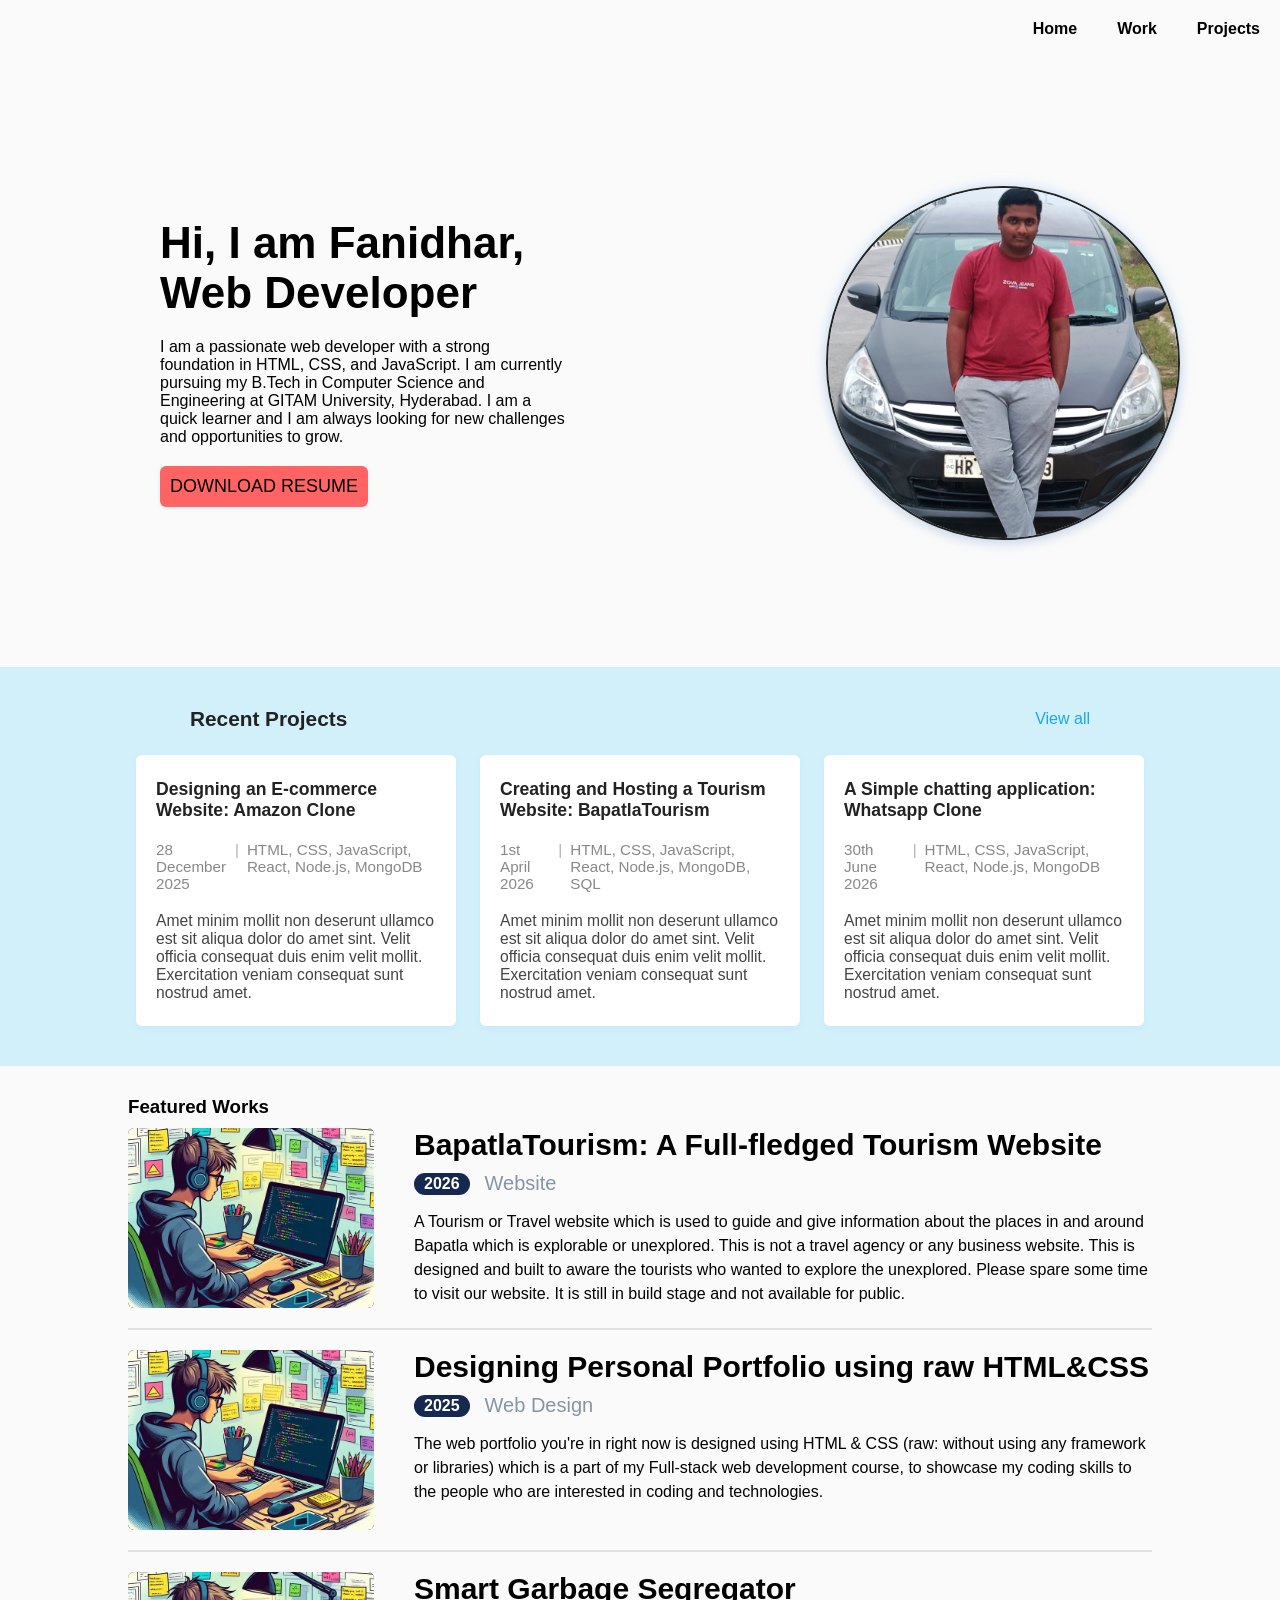
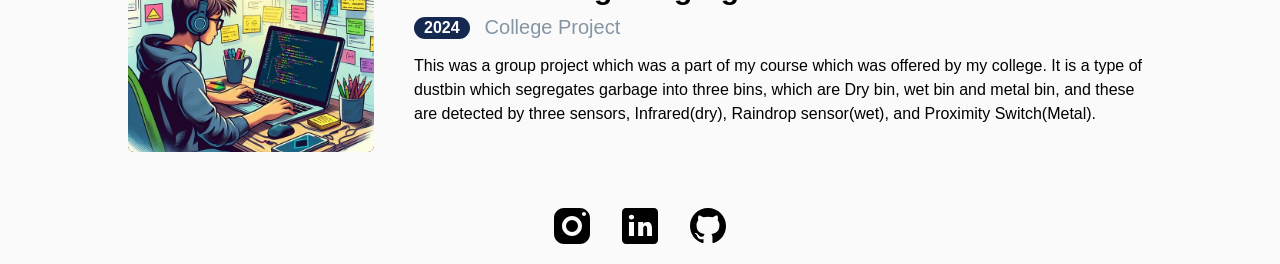
==== index.html @ cedfcdcc "Fixed navigation bar positions in all web pages" ====
<!DOCTYPE html>
<html lang="en">
<head>
    <!-- Meta tags for character encoding and responsive viewport -->
    <meta charset="UTF-8">
    <meta name="viewport" content="width=device-width, initial-scale=1.0">
    <!-- External stylesheet link -->
    <link rel="stylesheet" href="style.css">
    <title>Personal Portfolio</title>
</head>
<body>
     <!-- Mobile Navigation Toggle -->
        <input type="checkbox" id="nav-toggle" class="nav-toggle" title="Toggle navigation menu">
        <label for="nav-toggle" class="nav-toggle-label">
            <span></span>
        </label>
        <!-- Main Navigation Menu -->
        <nav>
            <div class="nav-link"><a href="index.html">Home</a></div>
            <div class="nav-link"><a href="work/index.html">Work</a></div>
            <div class="nav-link"><a href="projects/index.html">Projects</a></div>
        </nav>
    <!-- Header Section: Contains navigation and introduction -->
    <div class="head">
       
        <!-- Introduction Section: Hero area with personal info and image -->
        <div class="introduction">
            <div class="intro">
                <p id="intro-bold">Hi, I am Fanidhar, Web Developer</p>
                <p id="intro-normal">I am a passionate web developer with a strong foundation in HTML, CSS, and JavaScript. I am currently pursuing my B.Tech in Computer Science and Engineering at GITAM University, Hyderabad. I am a quick learner and I am always looking for new challenges and opportunities to grow.</p>
                <a href="assets/Resume.pdf" download><button type="button">DOWNLOAD RESUME</button></a>
            </div>
            <!-- Profile Image Section -->
            <div class="image">
                <div id="image1"><img src="assets/profile.jpg" alt="profile pic"></div>
            </div>
        </div>
    </div>

    <!-- Main Content Section: Recent Projects -->
    <div class="main">
        <div class="header-container">
            <div class="h4"><h4>Recent Projects</h4></div>
            <div class="a"><a href="projects/index.html">View all</a></div>
        </div>
        <!-- Project Cards Container -->
        <div class="posts-row">
            <!-- Project Card 1 -->
            <div class="post-card">
                <h5>Designing an E-commerce Website: Amazon Clone</h5>
                <div class="meta">
                    <span>28 December 2025</span>
                    <span class="divider">|</span>
                    <span>HTML, CSS, JavaScript, React, Node.js, MongoDB</span>
                </div>
                <p>
                    Amet minim mollit non deserunt ullamco est sit aliqua dolor do amet sint. 
                    Velit officia consequat duis enim velit mollit. Exercitation veniam consequat sunt nostrud amet.
                </p>
            </div>
            <!-- Project Card 2 -->
            <div class="post-card">
                <h5>Creating and Hosting a Tourism Website: BapatlaTourism</h5>
                <div class="meta">
                    <div>1st April 2026</div>
                    <div class="divider">|</div>
                    <div>HTML, CSS, JavaScript, React, Node.js, MongoDB, SQL</div>
                </div>
                <p>
                    Amet minim mollit non deserunt ullamco est sit aliqua dolor do amet sint. 
                    Velit officia consequat duis enim velit mollit. Exercitation veniam consequat sunt nostrud amet.
                </p>
            </div>
            <!-- Project Card 3 -->
            <div class="post-card">
                <h5>A Simple chatting application: Whatsapp Clone</h5>
                <div class="meta">
                    <span>30th June 2026</span>
                    <span class="divider">|</span>
                    <span>HTML, CSS, JavaScript, React, Node.js, MongoDB</span>
                </div>
                <p>
                    Amet minim mollit non deserunt ullamco est sit aliqua dolor do amet sint. 
                    Velit officia consequat duis enim velit mollit. Exercitation veniam consequat sunt nostrud amet.
                </p>
            </div>
        </div>
    </div>

    <!-- Footer Section: Featured Works -->
    <div class="foot">
        <h3>Featured Works</h3>
        <!-- Featured Work 1 -->
        <div class="works1">
            <div class="Image">
                <img src="assets/main_dev.jpg" alt="main_dev">
            </div>
            <div class="matter">
                <h2 class="heading">BapatlaTourism: A Full-fledged Tourism Website</h2>
                <div class="spans">
                    <div class="year">2026</div>
                    <div class="title">Website</div>
                </div>
                <p class="extra-matter">A Tourism or Travel website which is used to guide and give information about the places in and around Bapatla which is explorable or unexplored. This is not a travel agency or any business website. This is designed and built to aware the tourists who wanted to explore the unexplored. Please spare some time to visit our website. It is still in build stage and not available for public.</p>
            </div>
        </div>
        <hr>
        <!-- Featured Work 2 -->
        <div class="works2">
            <div class="Image">
                <img src="assets/main_dev.jpg" alt="main_dev">
            </div>
            <div class="matter">
                <h2 class="heading">Designing Personal Portfolio using raw HTML&CSS</h2>
                <div class="spans">
                    <div class="year">2025</div>
                    <div class="title">Web Design   </div>
                </div>
                <p class="extra-matter">The web portfolio you're in right now is designed using HTML & CSS (raw: without using any framework or libraries) which is a part of my Full-stack web development course, to showcase my coding skills to the people who are interested in coding and technologies.</p>
            </div>
        </div>
        <hr>
        <!-- Featured Work 3 -->
        <div class="works3">
            <div class="Image">
                <img src="assets/main_dev.jpg" alt="main_dev">
            </div>
            <div class="matter">
                <h2 class="heading">Smart Garbage Segregator</h2>
                <div class="spans">
                    <div class="year">2024</div>
                    <div class="title">College Project</div>
                </div>
                <p class="extra-matter">This was a group project which was a part of my course which was offered by my college. It is a type of dustbin which segregates garbage into three bins, which are Dry bin, wet bin and metal bin, and these are detected by three sensors, Infrared(dry), Raindrop sensor(wet), and Proximity Switch(Metal).</p>
            </div>
        </div>
    </div>

    <!-- Social Media Links Section -->
    <div class="social">
        <div class="links">
            <a href="https://www.instagram.com/developerfanidhar/">
                <img src="assets/icons/icons8-instagram.svg" alt="Instagram icon">
            </a>
        </div>
        <div class="links">
            <a href="https://www.linkedin.com/in/fanidhargavini2006">
                <img src="assets/icons/icons8-linkedin.svg" alt="LinkedIn icon">
            </a>
        </div>
        <div class="links">
            <a href="https://github.com/DeveloperFanidhar">
                <img src="assets/icons/icons8-github-logo.svg" alt="GitHub icon">
            </a>
        </div>
    </div>
</body>
</html>
---- style.css ----
/* 
* Portfolio Website Styles
* Author: Fanidhar
* Description: Main stylesheet for personal portfolio website
*/

/* Hide the navigation toggle checkbox on all screen sizes */
.nav-toggle {
    display: none !important;
}

/* Hide the navigation toggle label (hamburger icon) by default */
.nav-toggle-label {
    display: none;
}

/* CSS Variables - Global theme settings */
:root{
    --lenImgMob: 200px;
    --lenImg: 440px;
    --primary-color: #FF6464;
    --text-color: #222;
    --bg-color: rgb(250, 250, 250);
    --border-radius: 6px;
    --box-shadow: 0 4px 12px 0 rgba(0,0,0,0.08);
    --transition: all 0.3s ease-in-out;
    --font-family: "Heebo", sans-serif;
    --secondary-font: "Fira Sans", sans-serif;
    --secondary-color: #8695A4;
    --border-color: #E0E0E0;
    --hover-color: #1ca7ec;
}

/* Reset and Base Styles */
*{
    margin: 0;
    padding: 0;
    font-family: var(--font-family);
    font-optical-sizing: auto;
    font-style: normal;
}

/* Header Section Styles */
.head{
    background-color: var(--bg-color);
}

/* Navigation Styles */
nav {
    background-color: var(--bg-color);
    position: sticky;
    top: 0;
    z-index: 999;
    display: flex;
    justify-content: flex-end;
    align-items: center;
}

/* Navigation Links */
.nav-link {
    padding: 20px;
}

.nav-link a {
    font-family: var(--secondary-font);
    font-weight: 700;
    font-style: normal;
    text-decoration: none;
    color: inherit;
}

/* Introduction/Hero Section */
.introduction{
    display: flex;
    align-items:center;
    justify-content: space-evenly;
}

.introduction .intro{
    padding: 150px;
}

.introduction .intro #intro-bold{
    font-weight: bold;
    font-size: 44px;
}

.introduction .intro #intro-bold, .introduction .intro #intro-normal{
    padding:10px
}

/* Resume Download Button */
.introduction .intro button{
    background-color: var(--primary-color);
    border: transparent;
    border-radius: var(--border-radius);
    margin: 10px;
    padding: 10px;
    font-size: 18px;
    font-weight: 500;
    cursor: pointer;
    transition: box-shadow 0.2s;
    text-transform: uppercase;
    box-shadow: 0 1px 4px rgba(33,150,243,0.08);
}

.introduction .intro button a {
    background: transparent !important;
    text-decoration: none !important;
    color: #fff !important;
    font-family: inherit;
    font-size: 15px;
    font-weight: inherit;
    text-transform: inherit;
    display: block;
    width: 100%;
    height: 100%;
}

/* Profile Image Styles */
.image #image1 {
    position: relative;
    padding: 150px;
    display: flex;
    justify-content: center;
    align-items: center;
}

.image #image1::after {
    content: "";
    position: absolute;
    left: 50%;
    top: 50%;
    transform: translate(-50%, -50%);
    width: var(--lenImg);
    height: var(--lenImg);
    border-radius: 50%;
    background: rgba(0, 123, 255, 0.25);
    z-index: 0;
    filter: blur(8px);
}

.image #image1 img {
    position: relative;
    z-index: 1;
    width: var(--lenImg);
    height: var(--lenImg);
    object-fit: cover;
    border-radius: 50%;
    border: 2px solid var(--text-color);
    box-shadow: var(--box-shadow);
    display: block;
    background: #fff;
}

/* Main Content Section - Recent Projects */
.main {
    display: flex;
    flex-direction: column;
    align-items: center;
    justify-content: flex-start;
    width: 100%;
    min-height: 300px;
    background-color: #d2f0fa !important;
    padding: 40px 0;
}

/* Project Section Header */
.main > .header-container {
    display: flex;
    justify-content: space-between;
    align-items: center;
    width: 90%;
    max-width: 900px;
    margin-bottom: 24px;
}

.main > .header-container h4 {
    font-size: 1.3rem;
    font-weight: 600;
    color: var(--text-color);
    margin: 0;
}

.main > .header-container a {
    color: var(--hover-color);
    text-decoration: none;
    font-weight: 500;
    font-size: 1rem;
}

/* Project Cards Container */
.posts-row {
    display: flex;
    gap: 24px;
    width: 90%;
    max-width: 900px;
    justify-content: center;
}

/* Individual Project Card */
.post-card {
    background: #fff;
    border-radius: var(--border-radius);
    box-shadow: 0 2px 8px rgba(33, 150, 243, 0.08);
    padding: 24px 20px;
    width: 100%;
    max-width: 400px;
    min-width: 280px;
    display: flex;
    flex-direction: column;
    gap: 12px;
}

.post-card h5 {
    font-size: 1.1rem;
    font-weight: 700;
    margin: 0 0 8px 0;
    color: var(--text-color);
}

.post-card .meta {
    display: flex;
    flex-direction: row;
    justify-content: space-around;
    font-size: 0.95rem;
    color: #888;
    margin-bottom: 8px;
}

.post-card .divider {
    margin: 0 8px;
    color: #b0b0b0;
}

.post-card p {
    color: #444;
    font-size: 0.98rem;
    margin: 0;
}

/* Footer Section - Featured Works */
.foot{
    background-color: var(--bg-color);
    margin: 0;
    padding: 20px 10%;
}

.foot h3{
    padding:10px 0px;
}

/* Featured Work Items */
.foot .works1, .foot .works2, .foot .works3{
    display: flex;
    align-items: flex-start;
    justify-content: center;
    gap: 20px;
    margin-bottom: 20px;
}

/* Featured Work Images */
.Image {
    width: 246px !important;
    min-width: 246px !important;
    max-width: 246px !important;
    height: 180px !important;
    min-height: 180px !important;
    max-height: 180px !important;
    border-radius: var(--border-radius) !important;
    overflow: hidden !important;
    background: #6d5c5c;
    display: block !important;
    flex: 0 0 246px !important;
    margin: 0 20px 0 0;
}

.Image img {
    width: 100% !important;
    height: 100% !important;
    object-fit: cover !important;
    border-radius: var(--border-radius) !important;
    display: block;
}

/* Featured Work Content */
.matter{
    display: flex;
    flex-direction: column;
    justify-content: space-between;
    flex-grow: 1;
}

.matter .heading{
    font-size: 30px;
    font-weight: 700;
    margin-bottom: 10px;
}

.matter .spans{
    display: flex;
    flex-direction: row;
    align-items: center;
    margin-bottom: 15px;
}

.matter .spans .year{
    margin:0px 5px 0px 0px;
    padding:2px 10px;
    background-color: #142850;
    color:white;
    border-radius: 15px;
    font-weight: 900;
    font-size: 16px;
}

.matter .spans .title{
    padding: 0px 10px;
    color: var(--secondary-color);
    font-size: 20px;
}

.matter .extra-matter{
    font-size: 1rem;
    line-height: 1.5;
}

.foot hr{
    border: 1px solid var(--border-color);
    margin: 20px 0px;
}

/* Social Media Links */
.social{
    background-color: var(--bg-color);
    display:flex;
    justify-content: center;
}

.social .links{
    margin: 10px;
}

/* Responsive Design Styles */

/* Large Screen Styles (1280px - 1090px) */
@media only screen and (max-width:1280px) and (min-width:1090px){
    /* Adjust image size for large screens */
    .image #image1 {
        position: relative;
        padding: 100px;
        display: flex;
        justify-content: center;
        align-items: center;
    }

    .image #image1::after {
        content: "";
        position: absolute;
        left: 50%;
        top: 50%;
        transform: translate(-50%, -50%);
        width: 350px;
        height: 350px;
        border-radius: 50%;
        background: rgba(0, 123, 255, 0.25);
        z-index: 0;
        filter: blur(8px);
    }

    .image #image1 img {
        position: relative;
        z-index: 1;
        width: 350px;
        height: 350px;
        object-fit: cover;
        border-radius: 50%;
        border: 2px solid var(--text-color);
        box-shadow: var(--box-shadow);
        display: block;
        background: #fff;
    }
}

/* Medium Screen Styles (1090px - 600px) */
@media only screen and (max-width: 1090px) and (min-width: 600px) {
    /* Adjust navigation and layout for medium screens */
    .head nav {
        padding-right: 20px;
    }

    .introduction {
        flex-direction: column-reverse;
        align-items: center;
        justify-content: center;
    }

    .introduction .intro {
        padding: 50px 20px;
        text-align: center;
    }

    /* Adjust image size for medium screens */
    .image #image1 {
        position: relative;
        padding: 50px 0;
        display: flex;
        justify-content: center;
        align-items: center;
    }

    .image #image1::after {
        content: "";
        position: absolute;
        left: 50%;
        top: 50%;
        transform: translate(-50%, -50%);
        width: 300px;
        height: 300px;
        border-radius: 50%;
        background: rgba(0, 123, 255, 0.25);
        z-index: 0;
        filter: blur(8px);
    }

    .image #image1 img {
        position: relative;
        z-index: 1;
        width: 300px;
        height: 300px;
        object-fit: cover;
        border-radius: 50%;
        border: 2px solid var(--text-color);
        box-shadow: var(--box-shadow);
        display: block;
        background: #fff;
    }

    /* Adjust project cards layout */
    .main .posts-row{
        flex-direction: column;
        justify-content: center;
        align-items: center;
    }

    .foot h3{
        text-align: center;
    }

    /* Hide the mobile toggle label on medium screens */
    .nav-toggle-label {
        display: none;
    }
}

/* Mobile Styles (600px and below) */
@media only screen and (max-width: 600px) {
    
    /* Small Mobile Navigation */
    .nav-toggle-label {
        display: block;
        position: absolute;
        top: 1rem;
        right: 1rem;
        width: 30px;
        height: 21px;
        cursor: pointer;
        z-index: 1000;
    }

    .nav-toggle-label span,
    .nav-toggle-label span::before,
    .nav-toggle-label span::after {
        display: block;
        background: var(--text-color);
        height: 3px;
        width: 100%;
        position: absolute;
        transition: var(--transition);
    }

    .nav-toggle-label span {
        top: 9px;
    }

    .nav-toggle-label span::before,
    .nav-toggle-label span::after {
        content: '';
    }

    .nav-toggle-label span::before {
        top: -9px;
    }

    .nav-toggle-label span::after {
        bottom: -9px;
    }

    /* Small Mobile Navigation Menu */
    .head nav {
        position: fixed;
        top: 0;
        right: -100%;
        width: 100%;
        height: 33vh;
        background-color: #E5E5E5;
        flex-direction: column;
        justify-content: center;
        transition: var(--transition);
        z-index: 999;
    }

    /* Small Mobile Navigation Toggle States */
    .nav-toggle:checked ~ nav {
        right: 0;
    }

    .nav-toggle:checked ~ .nav-toggle-label span {
        background: transparent;
    }

    .nav-toggle:checked ~ .nav-toggle-label span::before {
        transform: rotate(45deg);
        top: 0;
    }

    .nav-toggle:checked ~ .nav-toggle-label span::after {
        transform: rotate(-45deg);
        top: 0;
    }

    /* Small Mobile Navigation Links */
    .nav-link {
        padding: 20px;
        text-align: center;
        width: 100%;
    }

    /* Mobile Introduction Section */
    .introduction{
        display:flex;
        flex-direction:column-reverse;
        align-items: center;
        justify-content: center;
    }

    .introduction .intro{
        padding: 50px 0 100px 0;
        text-align: center;
    }

    /* Mobile Button Styles */
    .introduction .intro button {
        background-color: var(--primary-color);
        border: transparent;
        border-radius: var(--border-radius);
        margin: 10px auto;
        padding: 10px;
        font-size: 18px;
        font-weight: 500;
        cursor: pointer;
        transition: box-shadow 0.2s;
        text-transform: uppercase;
        box-shadow: 0 1px 4px rgba(33,150,243,0.08);
    }

    .introduction .intro button a {
        background: transparent !important;
        text-decoration: none !important;
        color: #fff !important;
        font-family: inherit;
        font-size: 15px;
        font-weight: inherit;
        text-transform: inherit;
        display: block;
        width: 100%;
        height: 100%;
    }

    /* Mobile Image Styles */
    .image #image1 {
        position: relative;
        padding: 50px 0 50px 0px;
        display: flex;
        justify-content: center;
        align-items: center;
    }
    
    .image #image1::after {
        content: "";
        position: absolute;
        left: 50%;
        top: 50%;
        transform: translate(-50%, -50%);
        width: var(--lenImgMob);
        height: var(--lenImgMob);
        border-radius: 50%;
        background: rgba(0, 123, 255, 0.25);
        z-index: 0;
        filter: blur(8px);
    }
    
    .image #image1 img {
        position: relative;
        z-index: 1;
        width: var(--lenImgMob);
        height: var(--lenImgMob);
        object-fit: cover;
        border-radius: 50%;
        border: 2px solid var(--text-color);
        box-shadow: var(--box-shadow);
        display: block;
        background: #fff;
    }

    /* Mobile Project Cards */
    .main .posts-row{
        flex-direction: column;
        width: 100%;
        gap: 0;
        max-width: none;
    }
    
    .post-card {
        width: 96%;
        max-width: none;
        min-width: 0;
        padding: 16px;
        gap: 8px;
        margin: 8px auto;
        box-sizing: border-box;
    }
    
    .post-card h5 {
        font-size: 1rem;
    }
    
    .post-card .meta {
        font-size: 0.85rem;
    }
    
    .post-card p {
        font-size: 0.9rem;
    }

    /* Mobile Featured Works */
    .foot .works1, .foot .works2, .foot .works3{
        flex-direction: column;
        align-items: center;
        justify-content: center;
    }

    .Image {
        width: 90% !important;
        height: auto !important;
        max-width: 246px;
        margin: 0 0 20px 0 !important;
    }

    .Image img {
        width: 100% !important;
        height: auto !important;
        object-fit: cover !important;
        border-radius: var(--border-radius) !important;
    }

    .matter{
        width: 90%;
        max-width: 246px;
        text-align: center;
    }

    .matter .spans{
         justify-content: center;
    }

    .foot h3{
        text-align: center;
    }
}

/* Small Mobile Styles (480px and below) */
@media only screen and (max-width: 480px){

    /* Small Mobile Navigation */
    .nav-toggle-label {
        display: block;
        position: absolute;
        top: 1rem;
        right: 1rem;
        width: 30px;
        height: 21px;
        cursor: pointer;
        z-index: 1000;
    }

    .nav-toggle-label span,
    .nav-toggle-label span::before,
    .nav-toggle-label span::after {
        display: block;
        background: var(--text-color);
        height: 3px;
        width: 100%;
        position: absolute;
        transition: var(--transition);
    }

    .nav-toggle-label span {
        top: 9px;
    }

    .nav-toggle-label span::before,
    .nav-toggle-label span::after {
        content: '';
    }

    .nav-toggle-label span::before {
        top: -9px;
    }

    .nav-toggle-label span::after {
        bottom: -9px;
    }

    /* Small Mobile Navigation Menu */
    .head nav {
        position: fixed;
        top: 0;
        right: -100%;
        width: 100%;
        height: 33vh;
        background-color: #E5E5E5;
        flex-direction: column;
        justify-content: center;
        transition: var(--transition);
        z-index: 999;
    }

    /* Small Mobile Navigation Toggle States */
    .nav-toggle:checked ~ nav {
        right: 0;
    }

    .nav-toggle:checked ~ .nav-toggle-label span {
        background: transparent;
    }

    .nav-toggle:checked ~ .nav-toggle-label span::before {
        transform: rotate(45deg);
        top: 0;
    }

    .nav-toggle:checked ~ .nav-toggle-label span::after {
        transform: rotate(-45deg);
        top: 0;
    }

    /* Small Mobile Navigation Links */
    .nav-link {
        padding: 20px;
        text-align: center;
        width: 100%;
    }

    /* Small Mobile Introduction Section */
    .introduction{
        display:flex;
        flex-direction:column-reverse;
        align-items: center;
        justify-content: center;
    }
    
    .introduction .intro{
        padding: 50px 0 100px 0;
        text-align: center;
    }

    /* Small Mobile Button Styles */
    .introduction .intro button {
        background-color: var(--primary-color);
        border: transparent;
        border-radius: var(--border-radius);
        margin: 10px auto;
        padding: 10px;
        font-size: 18px;
        font-weight: 500;
        cursor: pointer;
        transition: box-shadow 0.2s;
        text-transform: uppercase;
        box-shadow: 0 1px 4px rgba(33,150,243,0.08);
    }

    .introduction .intro button a {
        background: transparent !important;
        text-decoration: none !important;
        color: #fff !important;
        font-family: inherit;
        font-size: 15px;
        font-weight: inherit;
        text-transform: inherit;
        width: 100%;
        height: 100%;
    }

    /* Small Mobile Image Styles */
    .image #image1 {
        position: relative;
        padding: 50px 0 50px 0px;
        display: flex;
        justify-content: center;
        align-items: center;
    }
    
    .image #image1::after {
        content: "";
        position: absolute;
        left: 50%;
        top: 50%;
        transform: translate(-50%, -50%);
        width: var(--lenImgMob);
        height: var(--lenImgMob);
        border-radius: 50%;
        background: rgba(0, 123, 255, 0.25);
        z-index: 0;
        filter: blur(8px);
    }
    
    .image #image1 img {
        position: relative;
        z-index: 1;
        width: var(--lenImgMob);
        height: var(--lenImgMob);
        object-fit: cover;
        border-radius: 50%;
        border: 2px solid var(--text-color);
        box-shadow: var(--box-shadow);
        display: block;
        background: #fff;
    }

    /* Small Mobile Project Cards */
    .main .posts-row{
        flex-direction: column;
        width: 100%;
        gap: 0;
        max-width: none;
    }
    
    .post-card {
        width: 96%;
        max-width: none;
        min-width: 0;
        padding: 16px;
        gap: 8px;
        margin: 8px auto;
        box-sizing: border-box;
    }
    
    .post-card h5 {
        font-size: 1rem;
    }
    
    .post-card .meta {
        font-size: 0.85rem;
    }
    
    .post-card p {
        font-size: 0.9rem;
    }

    /* Small Mobile Featured Works */
    .foot .works1, .foot .works2, .foot .works3{
        flex-direction: column;
        align-items: center;
        justify-content: center;
    }

    .Image {
        width: 90% !important;
        height: auto !important;
        max-width: 246px;
        margin: 0 0 20px 0 !important;
    }

    .Image img {
        width: 100% !important;
        height: auto !important;
        object-fit: cover !important;
        border-radius: var(--border-radius) !important;
    }

    .matter{
        width: 90%;
        max-width: 246px;
        text-align: center;
    }

    .matter .spans{
         justify-content: center;
    }

    .foot h3{
        text-align: center;
    }
}
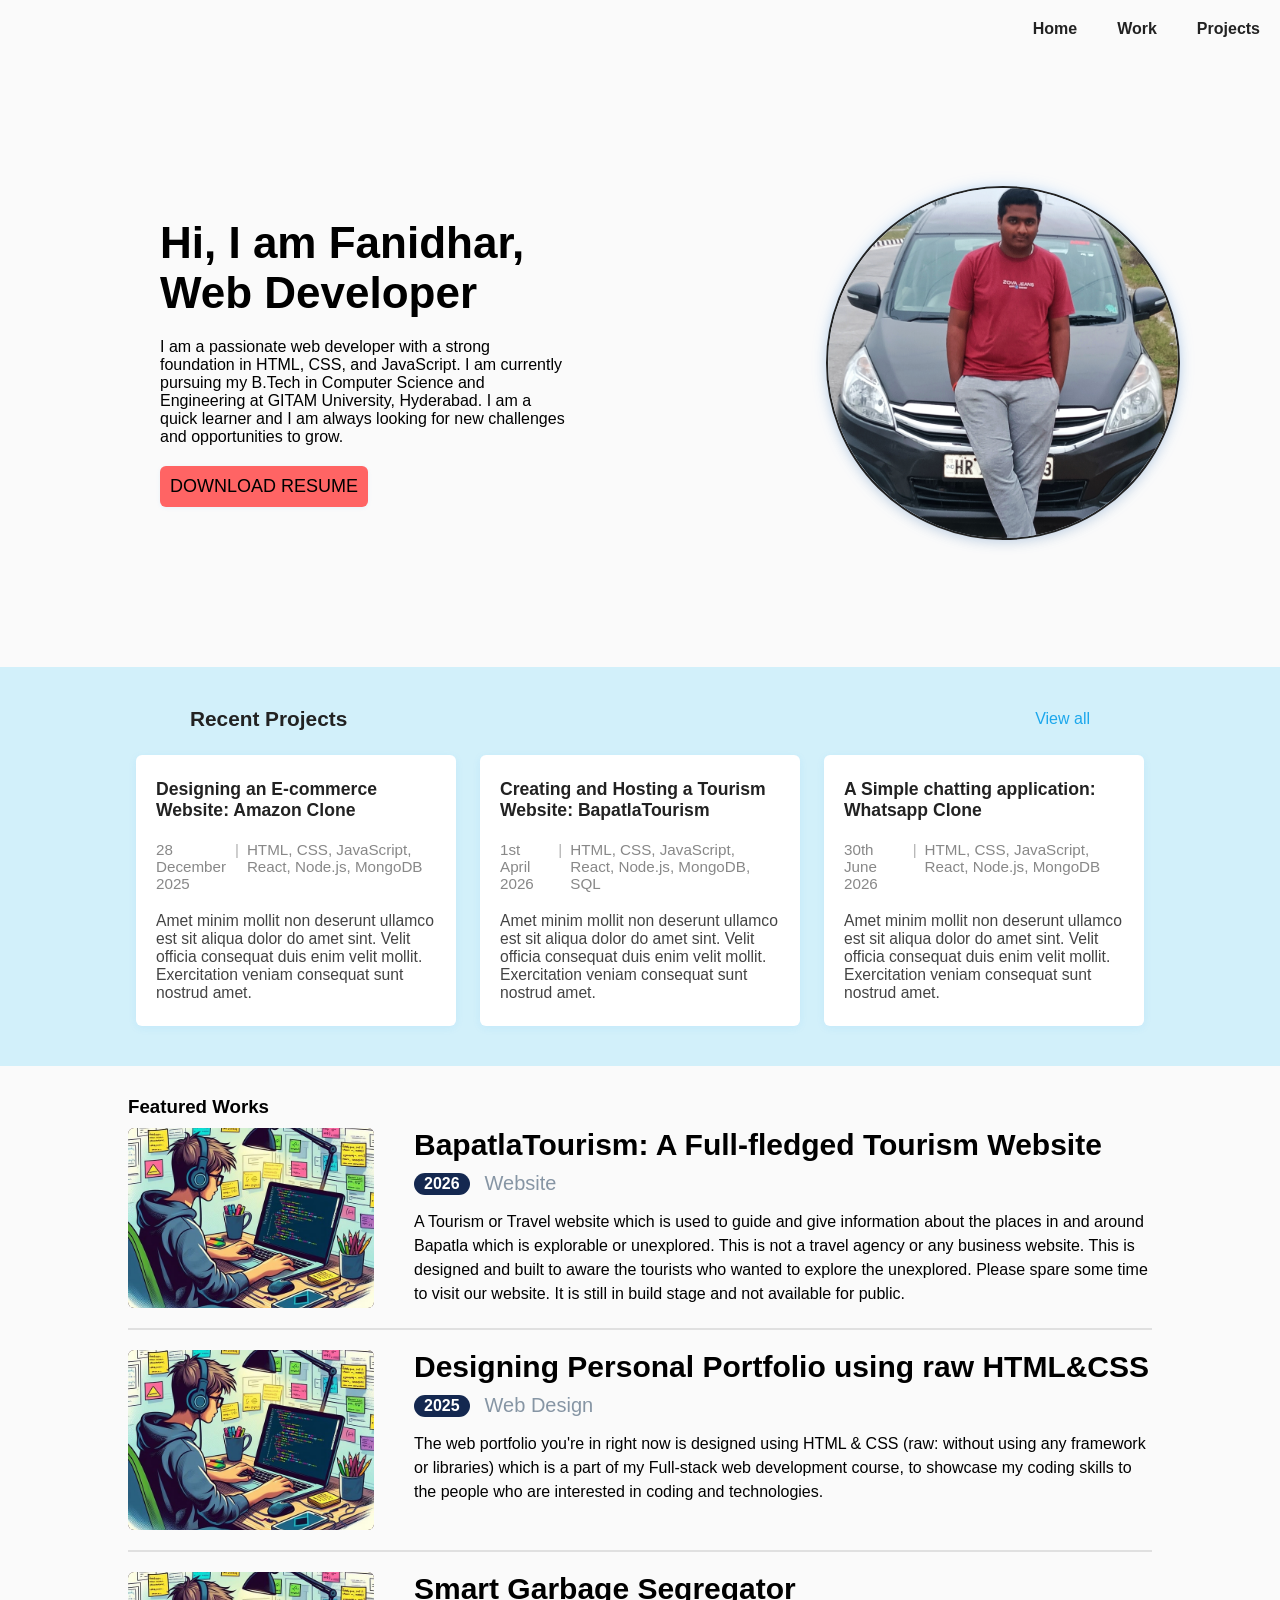
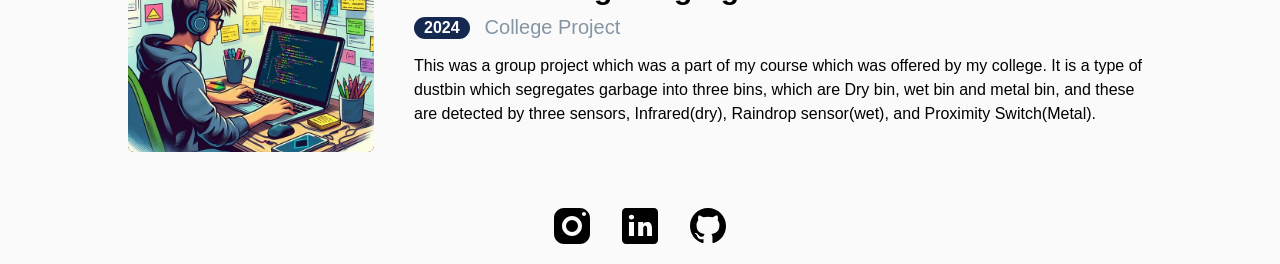
==== commit f05c4718: "Redesigned Navigation bar" ====
--- a/index.html
+++ b/index.html
@@ -1,158 +1,242 @@
 <!DOCTYPE html>
 <html lang="en">
-<head>
-    <!-- Meta tags for character encoding and responsive viewport -->
-    <meta charset="UTF-8">
-    <meta name="viewport" content="width=device-width, initial-scale=1.0">
-    <!-- External stylesheet link -->
-    <link rel="stylesheet" href="style.css">
-    <title>Personal Portfolio</title>
-</head>
-<body>
-     <!-- Mobile Navigation Toggle -->
-        <input type="checkbox" id="nav-toggle" class="nav-toggle" title="Toggle navigation menu">
-        <label for="nav-toggle" class="nav-toggle-label">
-            <span></span>
-        </label>
+    <head>
+        <!-- Meta tags for character encoding and responsive viewport -->
+        <meta charset="UTF-8" />
+        <meta name="viewport" content="width=device-width, initial-scale=1.0" />
+        <!-- External stylesheet link -->
+        <link rel="stylesheet" href="style.css" />
+        <title>Personal Portfolio</title>
+    </head>
+    <body>
+        <!-- Navigation Sidebar -->
+        <div class="navigation-sidebar">
+            <nav>
+                <div class="nav-link" id="close-button" onclick="hideSideBar()">
+                    <a href="#">
+                        <!-- Close icon -->
+                        <svg xmlns="http://www.w3.org/2000/svg" height="24px" viewBox="0 -960 960 960" width="24px" fill="#e3e3e3">
+                            <path d="m256-200-56-56 224-224-224-224 56-56 224 224 224-224 56 56-224 224 224 224-56 56-224-224-224 224Z" />
+                        </svg>
+                    </a>
+                </div>
+                <div class="nav-link"><a href="index.html">Home</a></div>
+                <div class="nav-link"><a href="work/index.html">Work</a></div>
+                <div class="nav-link">
+                    <a href="projects/index.html">Projects</a>
+                </div>
+            </nav>
+        </div>
         <!-- Main Navigation Menu -->
-        <nav>
-            <div class="nav-link"><a href="index.html">Home</a></div>
-            <div class="nav-link"><a href="work/index.html">Work</a></div>
-            <div class="nav-link"><a href="projects/index.html">Projects</a></div>
-        </nav>
-    <!-- Header Section: Contains navigation and introduction -->
-    <div class="head">
-       
-        <!-- Introduction Section: Hero area with personal info and image -->
-        <div class="introduction">
-            <div class="intro">
-                <p id="intro-bold">Hi, I am Fanidhar, Web Developer</p>
-                <p id="intro-normal">I am a passionate web developer with a strong foundation in HTML, CSS, and JavaScript. I am currently pursuing my B.Tech in Computer Science and Engineering at GITAM University, Hyderabad. I am a quick learner and I am always looking for new challenges and opportunities to grow.</p>
-                <a href="assets/Resume.pdf" download><button type="button">DOWNLOAD RESUME</button></a>
-            </div>
-            <!-- Profile Image Section -->
-            <div class="image">
-                <div id="image1"><img src="assets/profile.jpg" alt="profile pic"></div>
-            </div>
-        </div>
-    </div>
+        <div class="navigation">
+            <nav>
+                <div class="nav-link" id="hideLinks"><a href="index.html">Home</a></div>
+                <div class="nav-link" id="hideLinks"><a href="work/index.html">Work</a></div>
+                <div class="nav-link" id="hideLinks">
+                    <a href="projects/index.html">Projects</a>
+                </div>
+                <div class="nav-link" id="menubar" onclick="showSideBar()">
+                    <a href="#">
+                        <svg xmlns="http://www.w3.org/2000/svg" height="24px" viewBox="0 -960 960 960" width="24px" fill="#e3e3e3"><path d="M120-240v-80h720v80H120Zm0-200v-80h720v80H120Zm0-200v-80h720v80H120Z"/>
+                        </svg>
+                    </a>
+                </div>
+            </nav>
+        </div>
+        <!-- Header Section: Contains navigation and introduction -->
+        <div class="head">
+            <!-- Introduction Section: Hero area with personal info and image -->
+            <div class="introduction">
+                <div class="intro">
+                    <p id="intro-bold">Hi, I am Fanidhar, Web Developer</p>
+                    <p id="intro-normal">
+                        I am a passionate web developer with a strong foundation
+                        in HTML, CSS, and JavaScript. I am currently pursuing my
+                        B.Tech in Computer Science and Engineering at GITAM
+                        University, Hyderabad. I am a quick learner and I am
+                        always looking for new challenges and opportunities to
+                        grow.
+                    </p>
+                    <a href="assets/Resume.pdf" download
+                        ><button type="button">DOWNLOAD RESUME</button></a
+                    >
+                </div>
+                <!-- Profile Image Section -->
+                <div class="image">
+                    <div id="image1">
+                        <img src="assets/profile.jpg" alt="profile pic" />
+                    </div>
+                </div>
+            </div>
+        </div>
 
-    <!-- Main Content Section: Recent Projects -->
-    <div class="main">
-        <div class="header-container">
-            <div class="h4"><h4>Recent Projects</h4></div>
-            <div class="a"><a href="projects/index.html">View all</a></div>
-        </div>
-        <!-- Project Cards Container -->
-        <div class="posts-row">
-            <!-- Project Card 1 -->
-            <div class="post-card">
-                <h5>Designing an E-commerce Website: Amazon Clone</h5>
-                <div class="meta">
-                    <span>28 December 2025</span>
-                    <span class="divider">|</span>
-                    <span>HTML, CSS, JavaScript, React, Node.js, MongoDB</span>
-                </div>
-                <p>
-                    Amet minim mollit non deserunt ullamco est sit aliqua dolor do amet sint. 
-                    Velit officia consequat duis enim velit mollit. Exercitation veniam consequat sunt nostrud amet.
-                </p>
-            </div>
-            <!-- Project Card 2 -->
-            <div class="post-card">
-                <h5>Creating and Hosting a Tourism Website: BapatlaTourism</h5>
-                <div class="meta">
-                    <div>1st April 2026</div>
-                    <div class="divider">|</div>
-                    <div>HTML, CSS, JavaScript, React, Node.js, MongoDB, SQL</div>
-                </div>
-                <p>
-                    Amet minim mollit non deserunt ullamco est sit aliqua dolor do amet sint. 
-                    Velit officia consequat duis enim velit mollit. Exercitation veniam consequat sunt nostrud amet.
-                </p>
-            </div>
-            <!-- Project Card 3 -->
-            <div class="post-card">
-                <h5>A Simple chatting application: Whatsapp Clone</h5>
-                <div class="meta">
-                    <span>30th June 2026</span>
-                    <span class="divider">|</span>
-                    <span>HTML, CSS, JavaScript, React, Node.js, MongoDB</span>
-                </div>
-                <p>
-                    Amet minim mollit non deserunt ullamco est sit aliqua dolor do amet sint. 
-                    Velit officia consequat duis enim velit mollit. Exercitation veniam consequat sunt nostrud amet.
-                </p>
-            </div>
-        </div>
-    </div>
+        <!-- Main Content Section: Recent Projects -->
+        <div class="main">
+            <div class="header-container">
+                <div class="h4"><h4>Recent Projects</h4></div>
+                <div class="a"><a href="projects/index.html">View all</a></div>
+            </div>
+            <!-- Project Cards Container -->
+            <div class="posts-row">
+                <!-- Project Card 1 -->
+                <div class="post-card">
+                    <h5>Designing an E-commerce Website: Amazon Clone</h5>
+                    <div class="meta">
+                        <span>28 December 2025</span>
+                        <span class="divider">|</span>
+                        <span
+                            >HTML, CSS, JavaScript, React, Node.js,
+                            MongoDB</span
+                        >
+                    </div>
+                    <p>
+                        Amet minim mollit non deserunt ullamco est sit aliqua
+                        dolor do amet sint. Velit officia consequat duis enim
+                        velit mollit. Exercitation veniam consequat sunt nostrud
+                        amet.
+                    </p>
+                </div>
+                <!-- Project Card 2 -->
+                <div class="post-card">
+                    <h5>
+                        Creating and Hosting a Tourism Website: BapatlaTourism
+                    </h5>
+                    <div class="meta">
+                        <div>1st April 2026</div>
+                        <div class="divider">|</div>
+                        <div>
+                            HTML, CSS, JavaScript, React, Node.js, MongoDB, SQL
+                        </div>
+                    </div>
+                    <p>
+                        Amet minim mollit non deserunt ullamco est sit aliqua
+                        dolor do amet sint. Velit officia consequat duis enim
+                        velit mollit. Exercitation veniam consequat sunt nostrud
+                        amet.
+                    </p>
+                </div>
+                <!-- Project Card 3 -->
+                <div class="post-card">
+                    <h5>A Simple chatting application: Whatsapp Clone</h5>
+                    <div class="meta">
+                        <span>30th June 2026</span>
+                        <span class="divider">|</span>
+                        <span
+                            >HTML, CSS, JavaScript, React, Node.js,
+                            MongoDB</span
+                        >
+                    </div>
+                    <p>
+                        Amet minim mollit non deserunt ullamco est sit aliqua
+                        dolor do amet sint. Velit officia consequat duis enim
+                        velit mollit. Exercitation veniam consequat sunt nostrud
+                        amet.
+                    </p>
+                </div>
+            </div>
+        </div>
 
-    <!-- Footer Section: Featured Works -->
-    <div class="foot">
-        <h3>Featured Works</h3>
-        <!-- Featured Work 1 -->
-        <div class="works1">
-            <div class="Image">
-                <img src="assets/main_dev.jpg" alt="main_dev">
-            </div>
-            <div class="matter">
-                <h2 class="heading">BapatlaTourism: A Full-fledged Tourism Website</h2>
-                <div class="spans">
-                    <div class="year">2026</div>
-                    <div class="title">Website</div>
-                </div>
-                <p class="extra-matter">A Tourism or Travel website which is used to guide and give information about the places in and around Bapatla which is explorable or unexplored. This is not a travel agency or any business website. This is designed and built to aware the tourists who wanted to explore the unexplored. Please spare some time to visit our website. It is still in build stage and not available for public.</p>
-            </div>
-        </div>
-        <hr>
-        <!-- Featured Work 2 -->
-        <div class="works2">
-            <div class="Image">
-                <img src="assets/main_dev.jpg" alt="main_dev">
-            </div>
-            <div class="matter">
-                <h2 class="heading">Designing Personal Portfolio using raw HTML&CSS</h2>
-                <div class="spans">
-                    <div class="year">2025</div>
-                    <div class="title">Web Design   </div>
-                </div>
-                <p class="extra-matter">The web portfolio you're in right now is designed using HTML & CSS (raw: without using any framework or libraries) which is a part of my Full-stack web development course, to showcase my coding skills to the people who are interested in coding and technologies.</p>
-            </div>
-        </div>
-        <hr>
-        <!-- Featured Work 3 -->
-        <div class="works3">
-            <div class="Image">
-                <img src="assets/main_dev.jpg" alt="main_dev">
-            </div>
-            <div class="matter">
-                <h2 class="heading">Smart Garbage Segregator</h2>
-                <div class="spans">
-                    <div class="year">2024</div>
-                    <div class="title">College Project</div>
-                </div>
-                <p class="extra-matter">This was a group project which was a part of my course which was offered by my college. It is a type of dustbin which segregates garbage into three bins, which are Dry bin, wet bin and metal bin, and these are detected by three sensors, Infrared(dry), Raindrop sensor(wet), and Proximity Switch(Metal).</p>
-            </div>
-        </div>
-    </div>
+        <!-- Footer Section: Featured Works -->
+        <div class="foot">
+            <h3>Featured Works</h3>
+            <!-- Featured Work 1 -->
+            <div class="works1">
+                <div class="Image">
+                    <img src="assets/main_dev.jpg" alt="main_dev" />
+                </div>
+                <div class="matter">
+                    <h2 class="heading">
+                        BapatlaTourism: A Full-fledged Tourism Website
+                    </h2>
+                    <div class="spans">
+                        <div class="year">2026</div>
+                        <div class="title">Website</div>
+                    </div>
+                    <p class="extra-matter">
+                        A Tourism or Travel website which is used to guide and
+                        give information about the places in and around Bapatla
+                        which is explorable or unexplored. This is not a travel
+                        agency or any business website. This is designed and
+                        built to aware the tourists who wanted to explore the
+                        unexplored. Please spare some time to visit our website.
+                        It is still in build stage and not available for public.
+                    </p>
+                </div>
+            </div>
+            <hr />
+            <!-- Featured Work 2 -->
+            <div class="works2">
+                <div class="Image">
+                    <img src="assets/main_dev.jpg" alt="main_dev" />
+                </div>
+                <div class="matter">
+                    <h2 class="heading">
+                        Designing Personal Portfolio using raw HTML&CSS
+                    </h2>
+                    <div class="spans">
+                        <div class="year">2025</div>
+                        <div class="title">Web Design</div>
+                    </div>
+                    <p class="extra-matter">
+                        The web portfolio you're in right now is designed using
+                        HTML & CSS (raw: without using any framework or
+                        libraries) which is a part of my Full-stack web
+                        development course, to showcase my coding skills to the
+                        people who are interested in coding and technologies.
+                    </p>
+                </div>
+            </div>
+            <hr />
+            <!-- Featured Work 3 -->
+            <div class="works3">
+                <div class="Image">
+                    <img src="assets/main_dev.jpg" alt="main_dev" />
+                </div>
+                <div class="matter">
+                    <h2 class="heading">Smart Garbage Segregator</h2>
+                    <div class="spans">
+                        <div class="year">2024</div>
+                        <div class="title">College Project</div>
+                    </div>
+                    <p class="extra-matter">
+                        This was a group project which was a part of my course
+                        which was offered by my college. It is a type of dustbin
+                        which segregates garbage into three bins, which are Dry
+                        bin, wet bin and metal bin, and these are detected by
+                        three sensors, Infrared(dry), Raindrop sensor(wet), and
+                        Proximity Switch(Metal).
+                    </p>
+                </div>
+            </div>
+        </div>
 
-    <!-- Social Media Links Section -->
-    <div class="social">
-        <div class="links">
-            <a href="https://www.instagram.com/developerfanidhar/">
-                <img src="assets/icons/icons8-instagram.svg" alt="Instagram icon">
-            </a>
-        </div>
-        <div class="links">
-            <a href="https://www.linkedin.com/in/fanidhargavini2006">
-                <img src="assets/icons/icons8-linkedin.svg" alt="LinkedIn icon">
-            </a>
-        </div>
-        <div class="links">
-            <a href="https://github.com/DeveloperFanidhar">
-                <img src="assets/icons/icons8-github-logo.svg" alt="GitHub icon">
-            </a>
-        </div>
-    </div>
-</body>
-</html>+        <!-- Social Media Links Section -->
+        <div class="social">
+            <div class="links">
+                <a href="https://www.instagram.com/developerfanidhar/">
+                    <img
+                        src="assets/icons/icons8-instagram.svg"
+                        alt="Instagram icon"
+                    />
+                </a>
+            </div>
+            <div class="links">
+                <a href="https://www.linkedin.com/in/fanidhargavini2006">
+                    <img
+                        src="assets/icons/icons8-linkedin.svg"
+                        alt="LinkedIn icon"
+                    />
+                </a>
+            </div>
+            <div class="links">
+                <a href="https://github.com/DeveloperFanidhar">
+                    <img
+                        src="assets/icons/icons8-github-logo.svg"
+                        alt="GitHub icon"
+                    />
+                </a>
+            </div>
+        </div>
+        <script src="script.js"></script>
+    </body>
+</html>
--- a/style.css
+++ b/style.css
@@ -4,35 +4,27 @@
 * Description: Main stylesheet for personal portfolio website
 */
 
-/* Hide the navigation toggle checkbox on all screen sizes */
-.nav-toggle {
-    display: none !important;
-}
-
-/* Hide the navigation toggle label (hamburger icon) by default */
-.nav-toggle-label {
-    display: none;
-}
+
 
 /* CSS Variables - Global theme settings */
-:root{
+:root {
     --lenImgMob: 200px;
     --lenImg: 440px;
-    --primary-color: #FF6464;
+    --primary-color: #ff6464;
     --text-color: #222;
     --bg-color: rgb(250, 250, 250);
     --border-radius: 6px;
-    --box-shadow: 0 4px 12px 0 rgba(0,0,0,0.08);
+    --box-shadow: 0 4px 12px 0 rgba(0, 0, 0, 0.08);
     --transition: all 0.3s ease-in-out;
     --font-family: "Heebo", sans-serif;
     --secondary-font: "Fira Sans", sans-serif;
-    --secondary-color: #8695A4;
-    --border-color: #E0E0E0;
+    --secondary-color: #8695a4;
+    --border-color: #e0e0e0;
     --hover-color: #1ca7ec;
 }
 
 /* Reset and Base Styles */
-*{
+* {
     margin: 0;
     padding: 0;
     font-family: var(--font-family);
@@ -41,56 +33,104 @@
 }
 
 /* Header Section Styles */
-.head{
+.head {
     background-color: var(--bg-color);
 }
 
-/* Navigation Styles */
-nav {
-    background-color: var(--bg-color);
+.navigation{
     position: sticky;
     top: 0;
     z-index: 999;
+    background-color: var(--bg-color);
+    
+}
+.navigation nav{
     display: flex;
     justify-content: flex-end;
     align-items: center;
-}
-
-/* Navigation Links */
-.nav-link {
-    padding: 20px;
-}
-
-.nav-link a {
-    font-family: var(--secondary-font);
+    background-color: transparent;
+    width: 100%;
+}
+.navigation nav .nav-link{
+    padding: 10px;
+    border-radius: 10px;
+    margin: 10px;   
+}
+.navigation nav .nav-link a{
+    text-decoration: none;
+    color: var(--text-color);
     font-weight: 700;
-    font-style: normal;
+    font-size: 1rem;
+}
+.navigation nav .nav-link a:hover{
+    color: rgb(134, 149, 164);
+    transition: var(--transition);
+}
+.navigation-sidebar{
+    position: fixed;
+    top: 0;
+    right: 0;
+    height: 300px;
+    width: 200px;
+    z-index: 1000;
+    background-color: rgba(250, 250, 250, 0.2);
+    backdrop-filter: blur(10px);
+    box-shadow: var(--box-shadow);
+    display: none;
+    flex-direction: column;
+    align-items: flex-start;
+    justify-content: flex-start;
+}
+.navigation-sidebar nav{
+    display: flex;
+    flex-direction: column;
+    justify-content: flex-end;
+    align-items: flex-end;
+    background-color: transparent;
+    width: 100%;
+} 
+.navigation-sidebar nav .nav-link{
+    padding: 10px;
+    border-radius: 10px;
+    margin: 10px;   
+}
+.navigation-sidebar nav .nav-link a{
     text-decoration: none;
-    color: inherit;
+    color: var(--text-color);
+    font-weight: 700;
+    font-size: 1rem;
+}
+.navigation-sidebar nav .nav-link a:hover{
+    color: rgb(134, 149, 164);
+    transition: var(--transition);
+}
+#menubar{
+    display: none;
 }
 
 /* Introduction/Hero Section */
-.introduction{
-    display: flex;
-    align-items:center;
+.introduction {
+    display: flex;
+    align-items: center;
     justify-content: space-evenly;
 }
 
-.introduction .intro{
+.introduction .intro {
     padding: 150px;
 }
 
-.introduction .intro #intro-bold{
+.introduction .intro #intro-bold {
     font-weight: bold;
     font-size: 44px;
 }
 
-.introduction .intro #intro-bold, .introduction .intro #intro-normal{
-    padding:10px
+.introduction .intro #intro-bold,
+.introduction .intro #intro-normal {
+    padding: 10px;
 }
 
 /* Resume Download Button */
-.introduction .intro button{
+.introduction .intro button {
     background-color: var(--primary-color);
     border: transparent;
     border-radius: var(--border-radius);
@@ -101,7 +141,7 @@
     cursor: pointer;
     transition: box-shadow 0.2s;
     text-transform: uppercase;
-    box-shadow: 0 1px 4px rgba(33,150,243,0.08);
+    box-shadow: 0 1px 4px rgba(33, 150, 243, 0.08);
 }
 
 .introduction .intro button a {
@@ -240,18 +280,20 @@
 }
 
 /* Footer Section - Featured Works */
-.foot{
+.foot {
     background-color: var(--bg-color);
     margin: 0;
     padding: 20px 10%;
 }
 
-.foot h3{
-    padding:10px 0px;
+.foot h3 {
+    padding: 10px 0px;
 }
 
 /* Featured Work Items */
-.foot .works1, .foot .works2, .foot .works3{
+.foot .works1,
+.foot .works2,
+.foot .works3 {
     display: flex;
     align-items: flex-start;
     justify-content: center;
@@ -284,67 +326,67 @@
 }
 
 /* Featured Work Content */
-.matter{
+.matter {
     display: flex;
     flex-direction: column;
     justify-content: space-between;
     flex-grow: 1;
 }
 
-.matter .heading{
+.matter .heading {
     font-size: 30px;
     font-weight: 700;
     margin-bottom: 10px;
 }
 
-.matter .spans{
+.matter .spans {
     display: flex;
     flex-direction: row;
     align-items: center;
     margin-bottom: 15px;
 }
 
-.matter .spans .year{
-    margin:0px 5px 0px 0px;
-    padding:2px 10px;
+.matter .spans .year {
+    margin: 0px 5px 0px 0px;
+    padding: 2px 10px;
     background-color: #142850;
-    color:white;
+    color: white;
     border-radius: 15px;
     font-weight: 900;
     font-size: 16px;
 }
 
-.matter .spans .title{
+.matter .spans .title {
     padding: 0px 10px;
     color: var(--secondary-color);
     font-size: 20px;
 }
 
-.matter .extra-matter{
+.matter .extra-matter {
     font-size: 1rem;
     line-height: 1.5;
 }
 
-.foot hr{
+.foot hr {
     border: 1px solid var(--border-color);
     margin: 20px 0px;
 }
 
 /* Social Media Links */
-.social{
+.social {
     background-color: var(--bg-color);
-    display:flex;
+    display: flex;
     justify-content: center;
 }
 
-.social .links{
+.social .links {
     margin: 10px;
 }
 
 /* Responsive Design Styles */
 
 /* Large Screen Styles (1280px - 1090px) */
-@media only screen and (max-width:1280px) and (min-width:1090px){
+@media only screen and (max-width: 1280px) and (min-width: 1090px) {
     /* Adjust image size for large screens */
     .image #image1 {
         position: relative;
@@ -384,10 +426,7 @@
 
 /* Medium Screen Styles (1090px - 600px) */
 @media only screen and (max-width: 1090px) and (min-width: 600px) {
-    /* Adjust navigation and layout for medium screens */
-    .head nav {
-        padding-right: 20px;
-    }
+
 
     .introduction {
         flex-direction: column-reverse;
@@ -437,114 +476,36 @@
     }
 
     /* Adjust project cards layout */
-    .main .posts-row{
+    .main .posts-row {
         flex-direction: column;
         justify-content: center;
         align-items: center;
     }
 
-    .foot h3{
+    .foot h3 {
         text-align: center;
     }
 
-    /* Hide the mobile toggle label on medium screens */
-    .nav-toggle-label {
-        display: none;
-    }
+
 }
 
 /* Mobile Styles (600px and below) */
 @media only screen and (max-width: 600px) {
-    
-    /* Small Mobile Navigation */
-    .nav-toggle-label {
+    #menubar{
         display: block;
-        position: absolute;
-        top: 1rem;
-        right: 1rem;
-        width: 30px;
-        height: 21px;
-        cursor: pointer;
-        z-index: 1000;
-    }
-
-    .nav-toggle-label span,
-    .nav-toggle-label span::before,
-    .nav-toggle-label span::after {
-        display: block;
-        background: var(--text-color);
-        height: 3px;
-        width: 100%;
-        position: absolute;
-        transition: var(--transition);
-    }
-
-    .nav-toggle-label span {
-        top: 9px;
-    }
-
-    .nav-toggle-label span::before,
-    .nav-toggle-label span::after {
-        content: '';
-    }
-
-    .nav-toggle-label span::before {
-        top: -9px;
-    }
-
-    .nav-toggle-label span::after {
-        bottom: -9px;
-    }
-
-    /* Small Mobile Navigation Menu */
-    .head nav {
-        position: fixed;
-        top: 0;
-        right: -100%;
-        width: 100%;
-        height: 33vh;
-        background-color: #E5E5E5;
-        flex-direction: column;
-        justify-content: center;
-        transition: var(--transition);
-        z-index: 999;
-    }
-
-    /* Small Mobile Navigation Toggle States */
-    .nav-toggle:checked ~ nav {
-        right: 0;
-    }
-
-    .nav-toggle:checked ~ .nav-toggle-label span {
-        background: transparent;
-    }
-
-    .nav-toggle:checked ~ .nav-toggle-label span::before {
-        transform: rotate(45deg);
-        top: 0;
-    }
-
-    .nav-toggle:checked ~ .nav-toggle-label span::after {
-        transform: rotate(-45deg);
-        top: 0;
-    }
-
-    /* Small Mobile Navigation Links */
-    .nav-link {
-        padding: 20px;
-        text-align: center;
-        width: 100%;
-    }
-
+    }
+    #hideLinks{
+        display: none;
+    }
     /* Mobile Introduction Section */
-    .introduction{
-        display:flex;
-        flex-direction:column-reverse;
-        align-items: center;
-        justify-content: center;
-    }
-
-    .introduction .intro{
+    .introduction {
+        display: flex;
+        flex-direction: column-reverse;
+        align-items: center;
+        justify-content: center;
+    }
+
+    .introduction .intro {
         padding: 50px 0 100px 0;
         text-align: center;
     }
@@ -561,7 +522,7 @@
         cursor: pointer;
         transition: box-shadow 0.2s;
         text-transform: uppercase;
-        box-shadow: 0 1px 4px rgba(33,150,243,0.08);
+        box-shadow: 0 1px 4px rgba(33, 150, 243, 0.08);
     }
 
     .introduction .intro button a {
@@ -585,7 +546,7 @@
         justify-content: center;
         align-items: center;
     }
-    
+
     .image #image1::after {
         content: "";
         position: absolute;
@@ -599,7 +560,7 @@
         z-index: 0;
         filter: blur(8px);
     }
-    
+
     .image #image1 img {
         position: relative;
         z-index: 1;
@@ -614,13 +575,13 @@
     }
 
     /* Mobile Project Cards */
-    .main .posts-row{
+    .main .posts-row {
         flex-direction: column;
         width: 100%;
         gap: 0;
         max-width: none;
     }
-    
+
     .post-card {
         width: 96%;
         max-width: none;
@@ -630,21 +591,23 @@
         margin: 8px auto;
         box-sizing: border-box;
     }
-    
+
     .post-card h5 {
         font-size: 1rem;
     }
-    
+
     .post-card .meta {
         font-size: 0.85rem;
     }
-    
+
     .post-card p {
         font-size: 0.9rem;
     }
 
     /* Mobile Featured Works */
-    .foot .works1, .foot .works2, .foot .works3{
+    .foot .works1,
+    .foot .works2,
+    .foot .works3 {
         flex-direction: column;
         align-items: center;
         justify-content: center;
@@ -664,113 +627,34 @@
         border-radius: var(--border-radius) !important;
     }
 
-    .matter{
+    .matter {
         width: 90%;
         max-width: 246px;
         text-align: center;
     }
 
-    .matter .spans{
-         justify-content: center;
-    }
-
-    .foot h3{
+    .matter .spans {
+        justify-content: center;
+    }
+
+    .foot h3 {
         text-align: center;
     }
 }
 
 /* Small Mobile Styles (480px and below) */
-@media only screen and (max-width: 480px){
-
-    /* Small Mobile Navigation */
-    .nav-toggle-label {
-        display: block;
-        position: absolute;
-        top: 1rem;
-        right: 1rem;
-        width: 30px;
-        height: 21px;
-        cursor: pointer;
-        z-index: 1000;
-    }
-
-    .nav-toggle-label span,
-    .nav-toggle-label span::before,
-    .nav-toggle-label span::after {
-        display: block;
-        background: var(--text-color);
-        height: 3px;
-        width: 100%;
-        position: absolute;
-        transition: var(--transition);
-    }
-
-    .nav-toggle-label span {
-        top: 9px;
-    }
-
-    .nav-toggle-label span::before,
-    .nav-toggle-label span::after {
-        content: '';
-    }
-
-    .nav-toggle-label span::before {
-        top: -9px;
-    }
-
-    .nav-toggle-label span::after {
-        bottom: -9px;
-    }
-
-    /* Small Mobile Navigation Menu */
-    .head nav {
-        position: fixed;
-        top: 0;
-        right: -100%;
-        width: 100%;
-        height: 33vh;
-        background-color: #E5E5E5;
-        flex-direction: column;
-        justify-content: center;
-        transition: var(--transition);
-        z-index: 999;
-    }
-
-    /* Small Mobile Navigation Toggle States */
-    .nav-toggle:checked ~ nav {
-        right: 0;
-    }
-
-    .nav-toggle:checked ~ .nav-toggle-label span {
-        background: transparent;
-    }
-
-    .nav-toggle:checked ~ .nav-toggle-label span::before {
-        transform: rotate(45deg);
-        top: 0;
-    }
-
-    .nav-toggle:checked ~ .nav-toggle-label span::after {
-        transform: rotate(-45deg);
-        top: 0;
-    }
-
-    /* Small Mobile Navigation Links */
-    .nav-link {
-        padding: 20px;
-        text-align: center;
-        width: 100%;
-    }
+@media only screen and (max-width: 480px) {
+
 
     /* Small Mobile Introduction Section */
-    .introduction{
-        display:flex;
-        flex-direction:column-reverse;
-        align-items: center;
-        justify-content: center;
-    }
-    
-    .introduction .intro{
+    .introduction {
+        display: flex;
+        flex-direction: column-reverse;
+        align-items: center;
+        justify-content: center;
+    }
+
+    .introduction .intro {
         padding: 50px 0 100px 0;
         text-align: center;
     }
@@ -787,7 +671,7 @@
         cursor: pointer;
         transition: box-shadow 0.2s;
         text-transform: uppercase;
-        box-shadow: 0 1px 4px rgba(33,150,243,0.08);
+        box-shadow: 0 1px 4px rgba(33, 150, 243, 0.08);
     }
 
     .introduction .intro button a {
@@ -810,7 +694,7 @@
         justify-content: center;
         align-items: center;
     }
-    
+
     .image #image1::after {
         content: "";
         position: absolute;
@@ -824,7 +708,7 @@
         z-index: 0;
         filter: blur(8px);
     }
-    
+
     .image #image1 img {
         position: relative;
         z-index: 1;
@@ -839,13 +723,13 @@
     }
 
     /* Small Mobile Project Cards */
-    .main .posts-row{
+    .main .posts-row {
         flex-direction: column;
         width: 100%;
         gap: 0;
         max-width: none;
     }
-    
+
     .post-card {
         width: 96%;
         max-width: none;
@@ -855,21 +739,23 @@
         margin: 8px auto;
         box-sizing: border-box;
     }
-    
+
     .post-card h5 {
         font-size: 1rem;
     }
-    
+
     .post-card .meta {
         font-size: 0.85rem;
     }
-    
+
     .post-card p {
         font-size: 0.9rem;
     }
 
     /* Small Mobile Featured Works */
-    .foot .works1, .foot .works2, .foot .works3{
+    .foot .works1,
+    .foot .works2,
+    .foot .works3 {
         flex-direction: column;
         align-items: center;
         justify-content: center;
@@ -889,17 +775,19 @@
         border-radius: var(--border-radius) !important;
     }
 
-    .matter{
+    .matter {
         width: 90%;
         max-width: 246px;
         text-align: center;
     }
 
-    .matter .spans{
-         justify-content: center;
-    }
-
-    .foot h3{
+    .matter .spans {
+        justify-content: center;
+    }
+
+    .foot h3 {
         text-align: center;
     }
-}+}
+
+
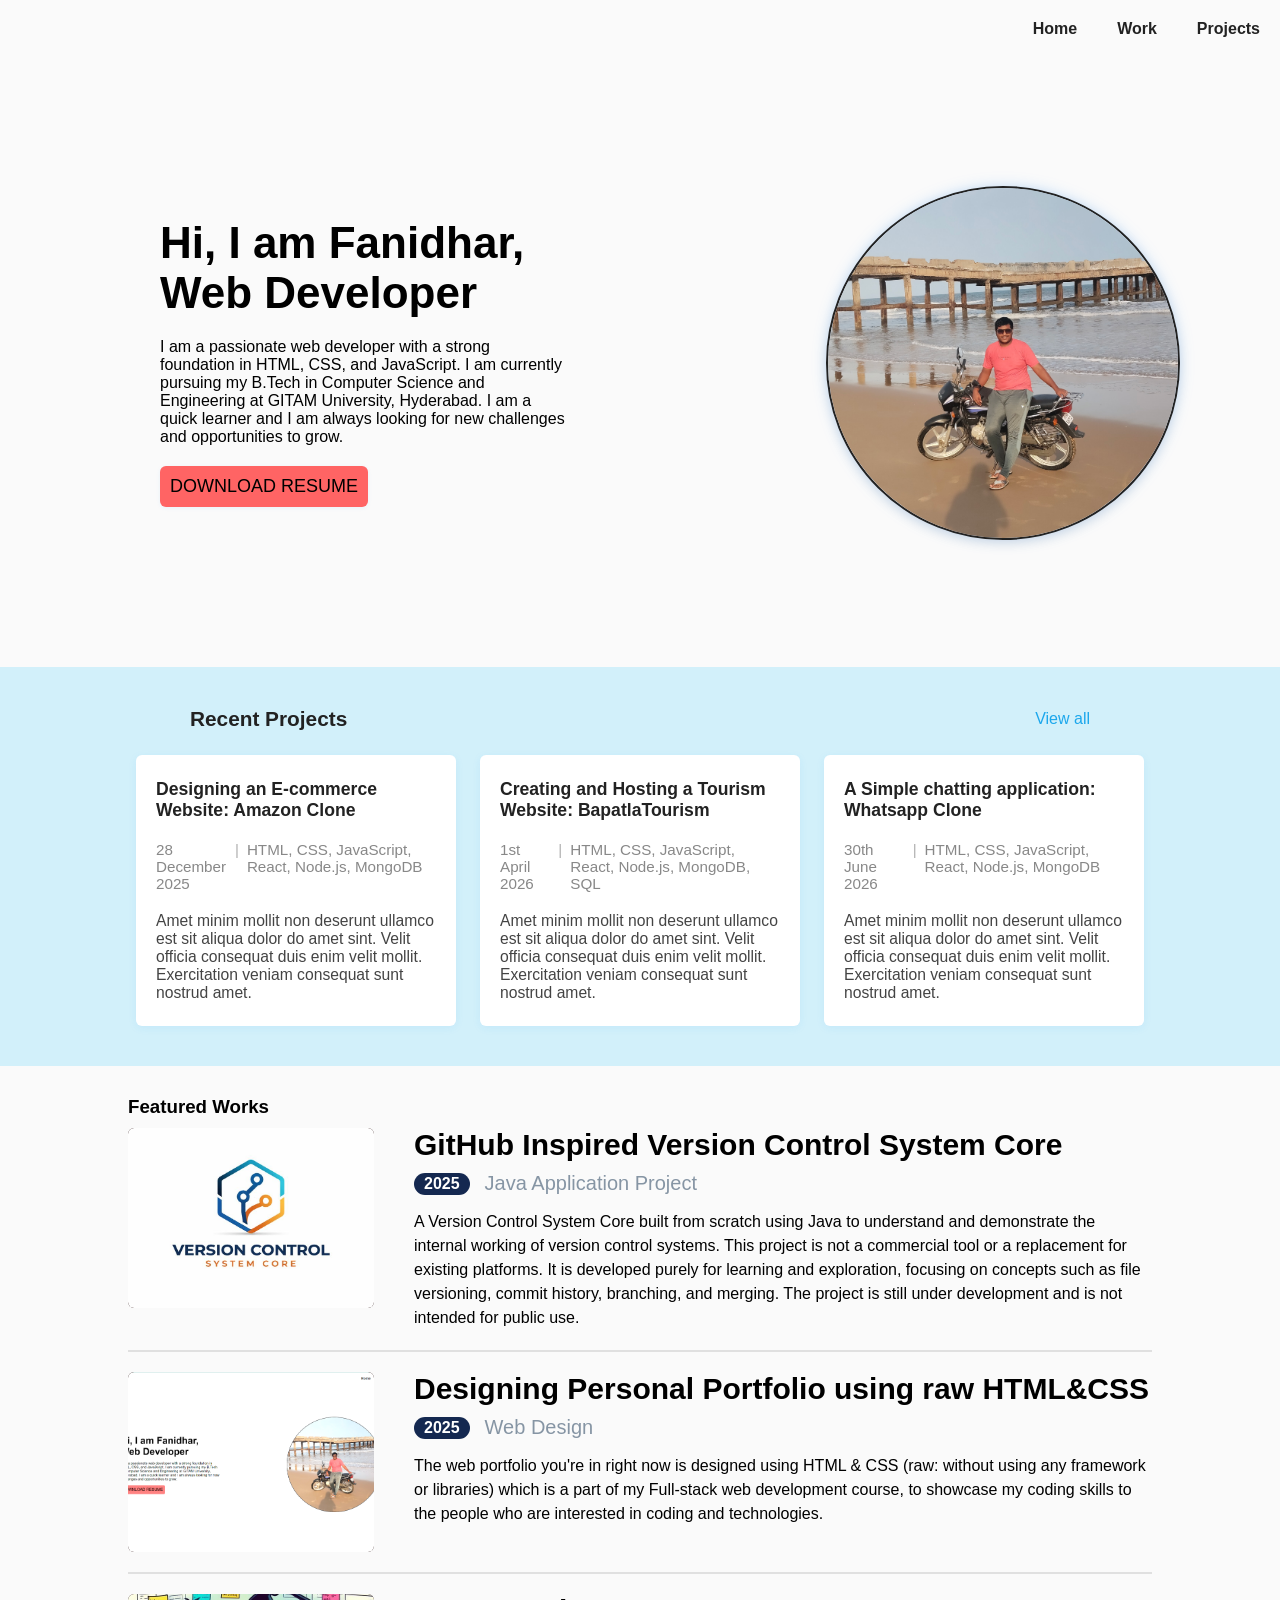
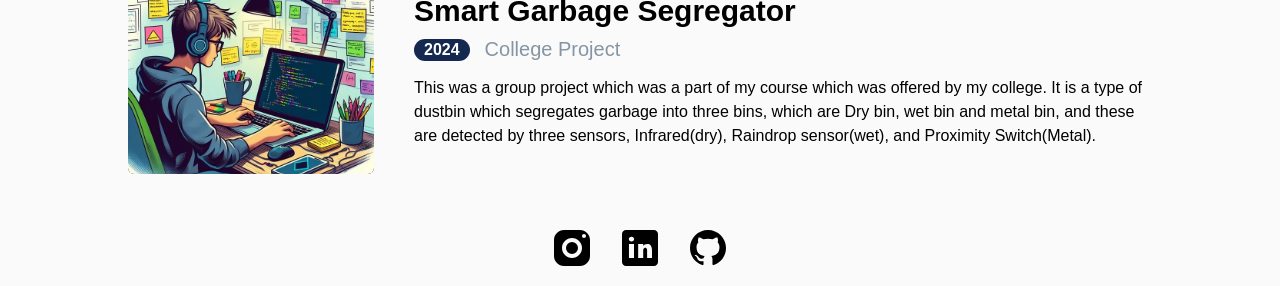
==== commit a7c8a16e: "Made new changes in homepage and added new project details." ====
--- a/index.html
+++ b/index.html
@@ -15,7 +15,7 @@
                 <div class="nav-link" id="close-button" onclick="hideSideBar()">
                     <a href="#">
                         <!-- Close icon -->
-                        <svg xmlns="http://www.w3.org/2000/svg" height="24px" viewBox="0 -960 960 960" width="24px" fill="#e3e3e3">
+                        <svg xmlns="http://www.w3.org/2000/svg" height="36px" viewBox="0 -960 960 960" width="36px" fill="#000">
                             <path d="m256-200-56-56 224-224-224-224 56-56 224 224 224-224 56 56-224 224 224 224-56 56-224-224-224 224Z" />
                         </svg>
                     </a>
@@ -37,7 +37,7 @@
                 </div>
                 <div class="nav-link" id="menubar" onclick="showSideBar()">
                     <a href="#">
-                        <svg xmlns="http://www.w3.org/2000/svg" height="24px" viewBox="0 -960 960 960" width="24px" fill="#e3e3e3"><path d="M120-240v-80h720v80H120Zm0-200v-80h720v80H120Zm0-200v-80h720v80H120Z"/>
+                        <svg xmlns="http://www.w3.org/2000/svg" height="36px" viewBox="0 -960 960 960" width="36px" fill="#000"><path d="M120-240v-80h720v80H120Zm0-200v-80h720v80H120Zm0-200v-80h720v80H120Z"/>
                         </svg>
                     </a>
                 </div>
@@ -57,7 +57,7 @@
                         always looking for new challenges and opportunities to
                         grow.
                     </p>
-                    <a href="assets/Resume.pdf" download
+                    <a href="assets/Resume_copy.pdf" download
                         ><button type="button">DOWNLOAD RESUME</button></a
                     >
                 </div>
@@ -142,24 +142,18 @@
             <!-- Featured Work 1 -->
             <div class="works1">
                 <div class="Image">
-                    <img src="assets/main_dev.jpg" alt="main_dev" />
+                    <img src="assets/Version_Control.jpg" alt="main_dev" />
                 </div>
                 <div class="matter">
                     <h2 class="heading">
-                        BapatlaTourism: A Full-fledged Tourism Website
+                        GitHub Inspired Version Control System Core
                     </h2>
                     <div class="spans">
-                        <div class="year">2026</div>
-                        <div class="title">Website</div>
+                        <div class="year">2025</div>
+                        <div class="title">Java Application Project</div>
                     </div>
                     <p class="extra-matter">
-                        A Tourism or Travel website which is used to guide and
-                        give information about the places in and around Bapatla
-                        which is explorable or unexplored. This is not a travel
-                        agency or any business website. This is designed and
-                        built to aware the tourists who wanted to explore the
-                        unexplored. Please spare some time to visit our website.
-                        It is still in build stage and not available for public.
+                       A Version Control System Core built from scratch using Java to understand and demonstrate the internal working of version control systems. This project is not a commercial tool or a replacement for existing platforms. It is developed purely for learning and exploration, focusing on concepts such as file versioning, commit history, branching, and merging. The project is still under development and is not intended for public use.
                     </p>
                 </div>
             </div>
@@ -167,7 +161,7 @@
             <!-- Featured Work 2 -->
             <div class="works2">
                 <div class="Image">
-                    <img src="assets/main_dev.jpg" alt="main_dev" />
+                    <img src="assets/PPproject.png" alt="main_dev" />
                 </div>
                 <div class="matter">
                     <h2 class="heading">
--- a/style.css
+++ b/style.css
@@ -31,7 +31,17 @@
     font-optical-sizing: auto;
     font-style: normal;
 }
-
+::-webkit-scrollbar{
+    width: 10px;
+}
+::-webkit-scrollbar-track{
+    background: white;
+    border-radius: 5px;
+}
+::-webkit-scrollbar-thumb{
+    background: rgb(63, 152, 211);
+    border-radius: 5px;
+}
 /* Header Section Styles */
 .head {
     background-color: var(--bg-color);
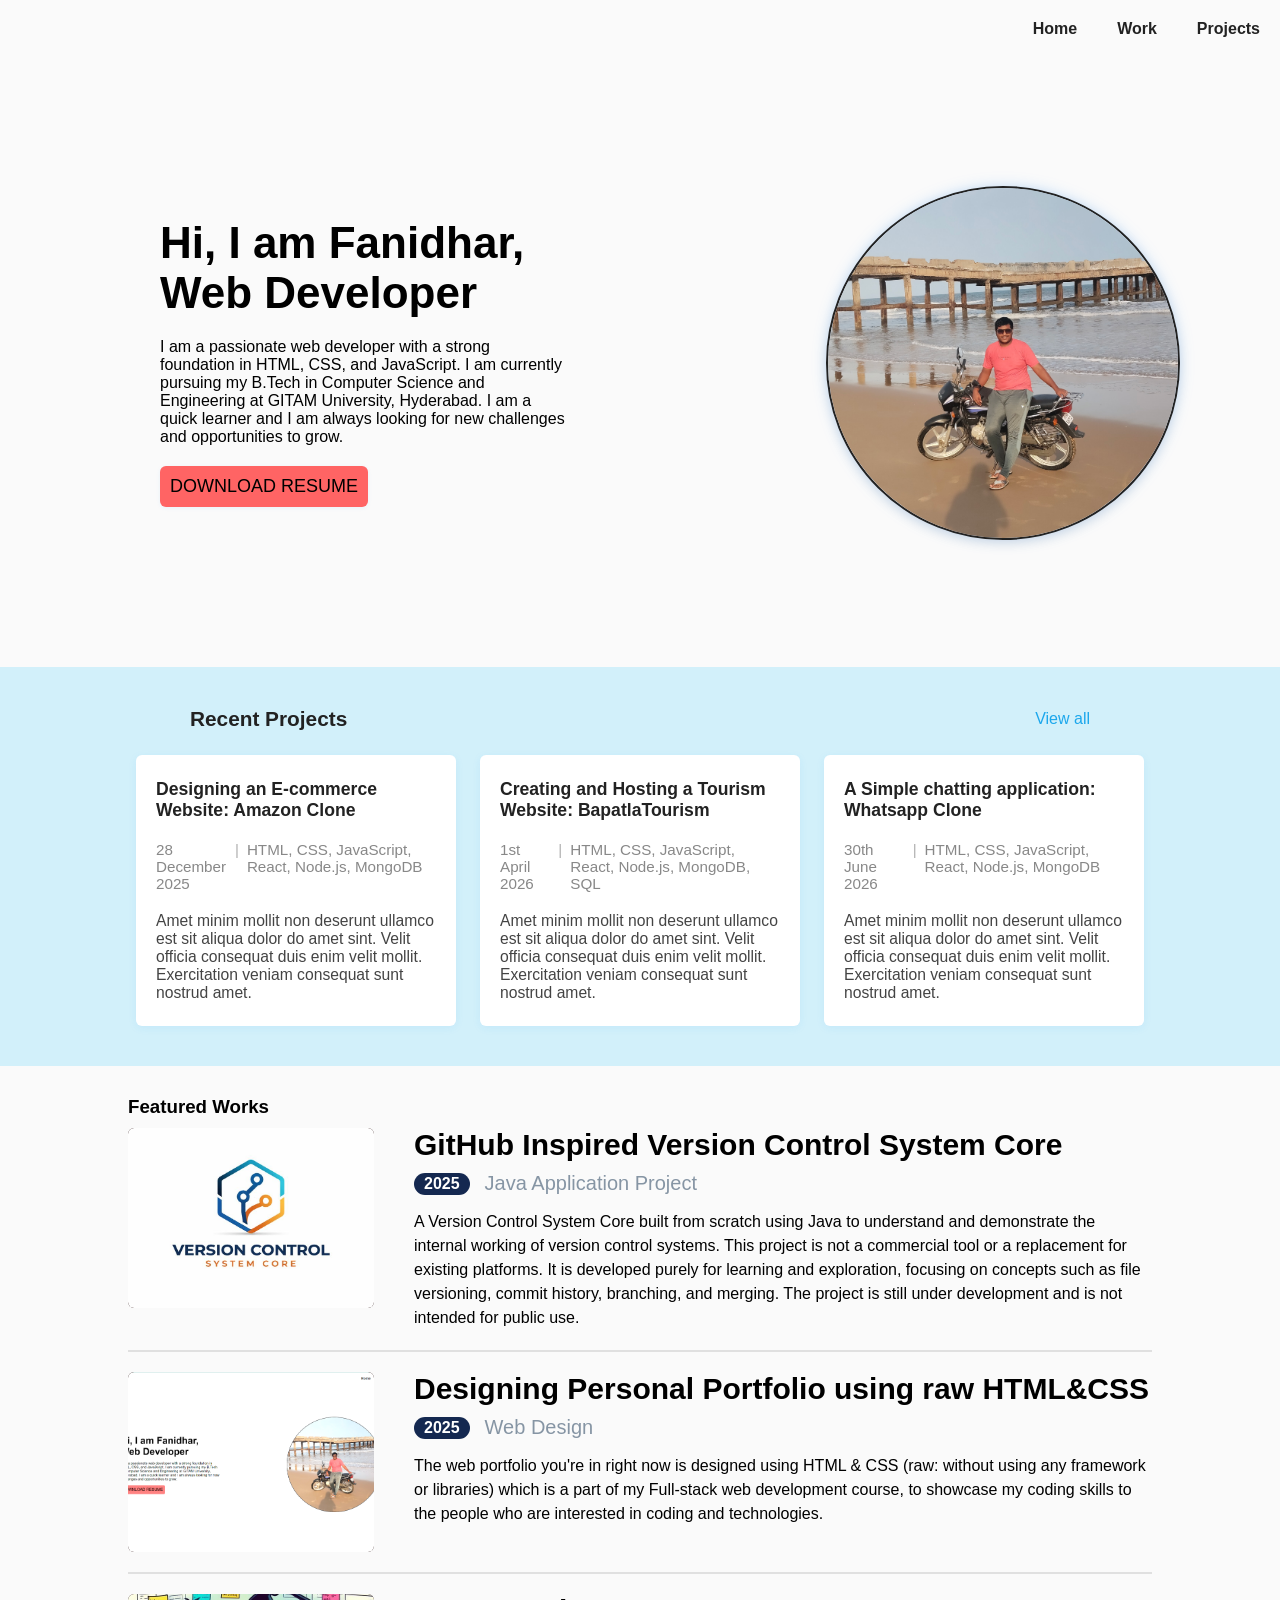
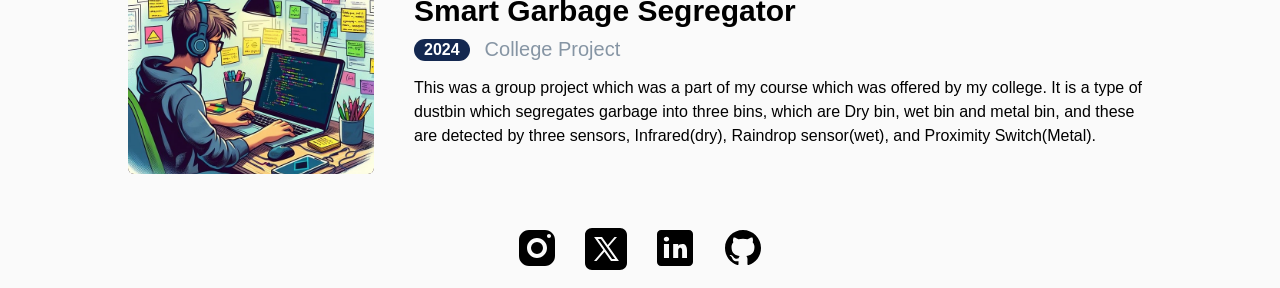
==== commit 3143eaff: "Added X handle." ====
--- a/index.html
+++ b/index.html
@@ -210,7 +210,15 @@
                 <a href="https://www.instagram.com/developerfanidhar/">
                     <img
                         src="assets/icons/icons8-instagram.svg"
-                        alt="Instagram icon"
+                        alt="Instagram"
+                    />
+                </a>
+            </div>
+            <div class="links">
+                <a href="https://x.com/devFani2006">
+                    <img
+                        src="assets/icons/icons8-x-50.svg"
+                        alt="X"
                     />
                 </a>
             </div>
@@ -218,7 +226,7 @@
                 <a href="https://www.linkedin.com/in/fanidhargavini2006">
                     <img
                         src="assets/icons/icons8-linkedin.svg"
-                        alt="LinkedIn icon"
+                        alt="LinkedIn"
                     />
                 </a>
             </div>
@@ -226,7 +234,7 @@
                 <a href="https://github.com/DeveloperFanidhar">
                     <img
                         src="assets/icons/icons8-github-logo.svg"
-                        alt="GitHub icon"
+                        alt="GitHub"
                     />
                 </a>
             </div>
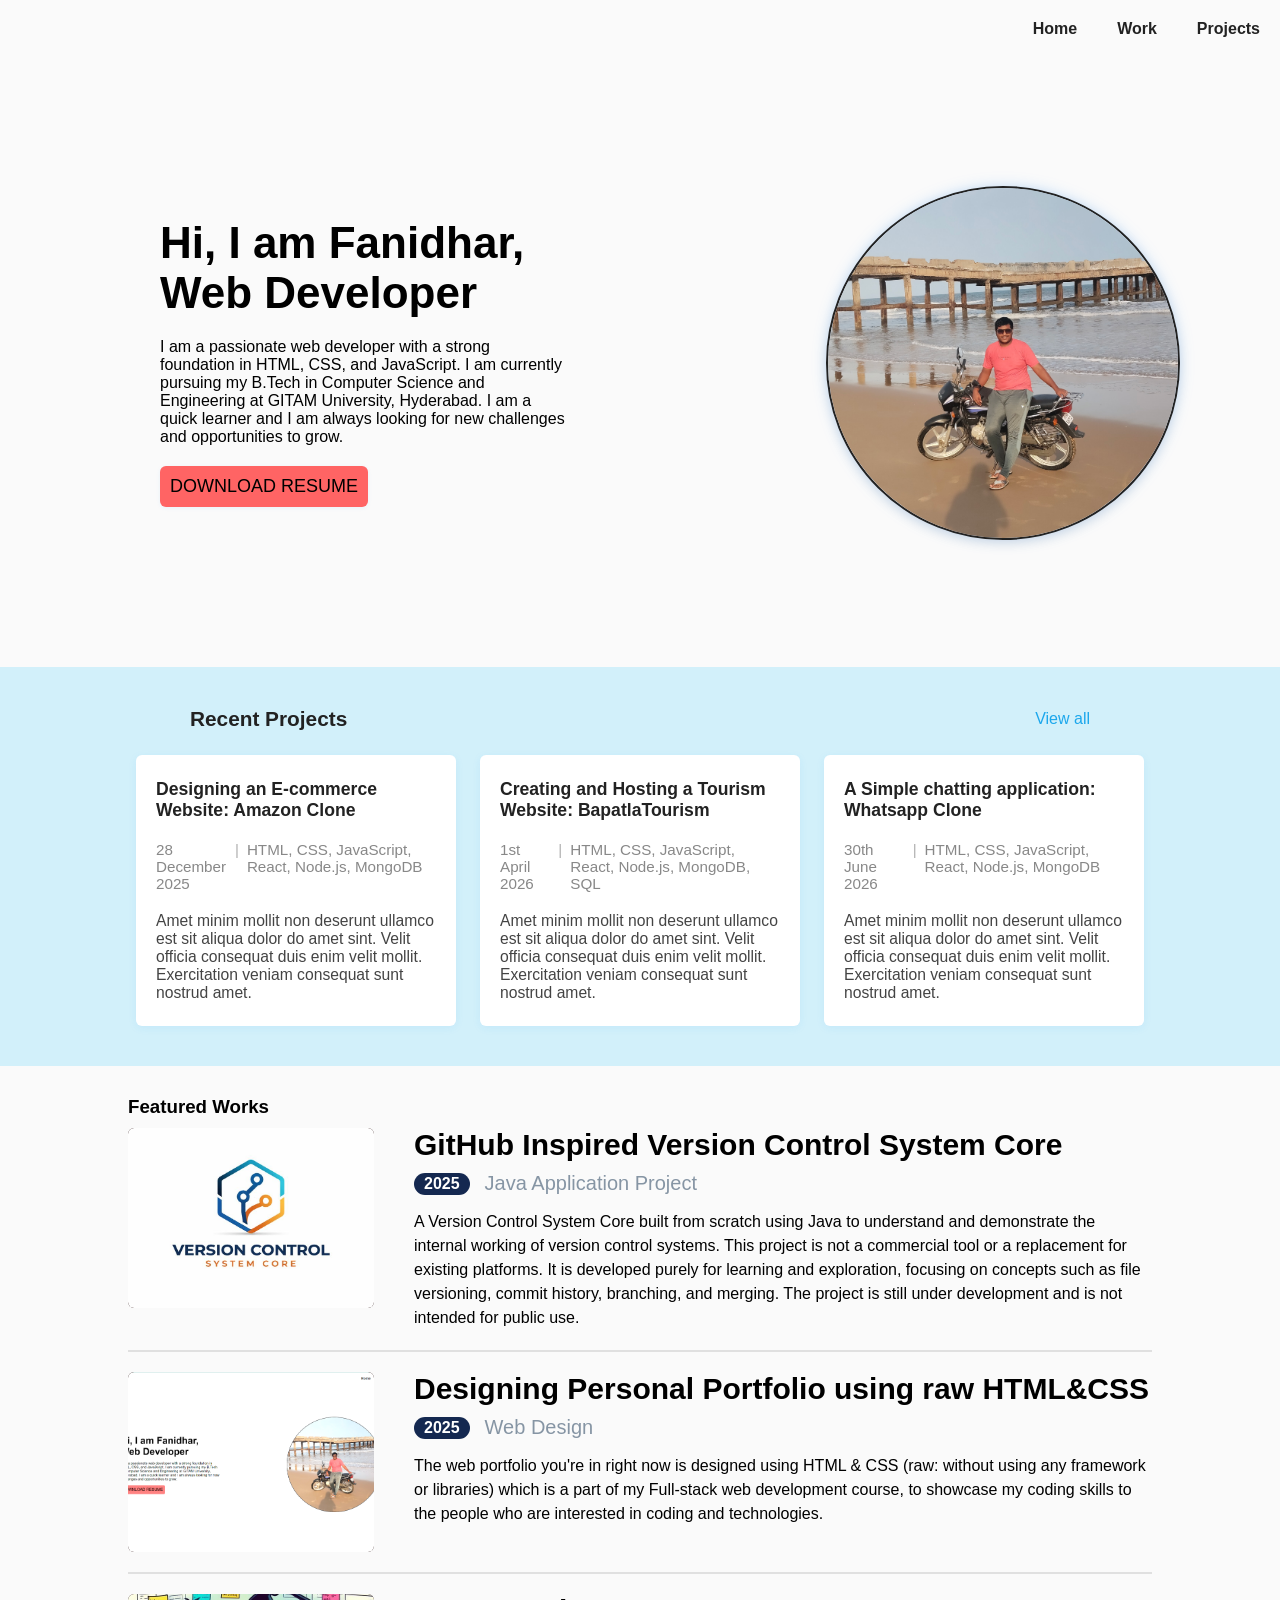
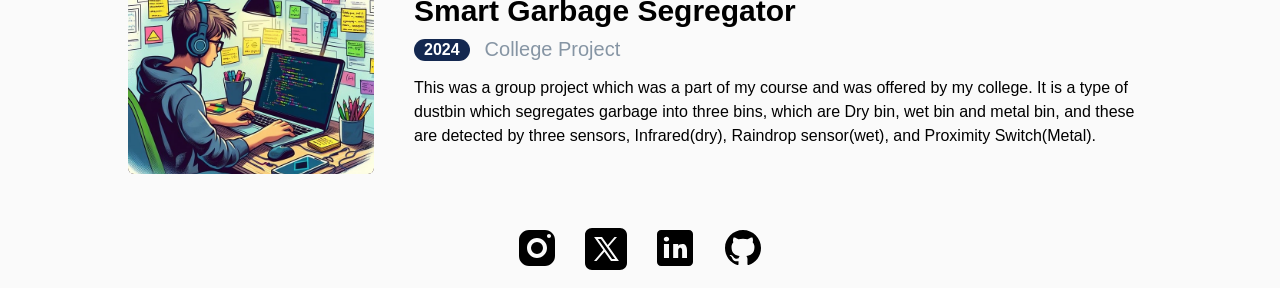
==== commit 542772d6: "made changes in index.html and readme.md" ====
--- a/index.html
+++ b/index.html
@@ -194,7 +194,7 @@
                     </div>
                     <p class="extra-matter">
                         This was a group project which was a part of my course
-                        which was offered by my college. It is a type of dustbin
+                        and was offered by my college. It is a type of dustbin
                         which segregates garbage into three bins, which are Dry
                         bin, wet bin and metal bin, and these are detected by
                         three sensors, Infrared(dry), Raindrop sensor(wet), and
